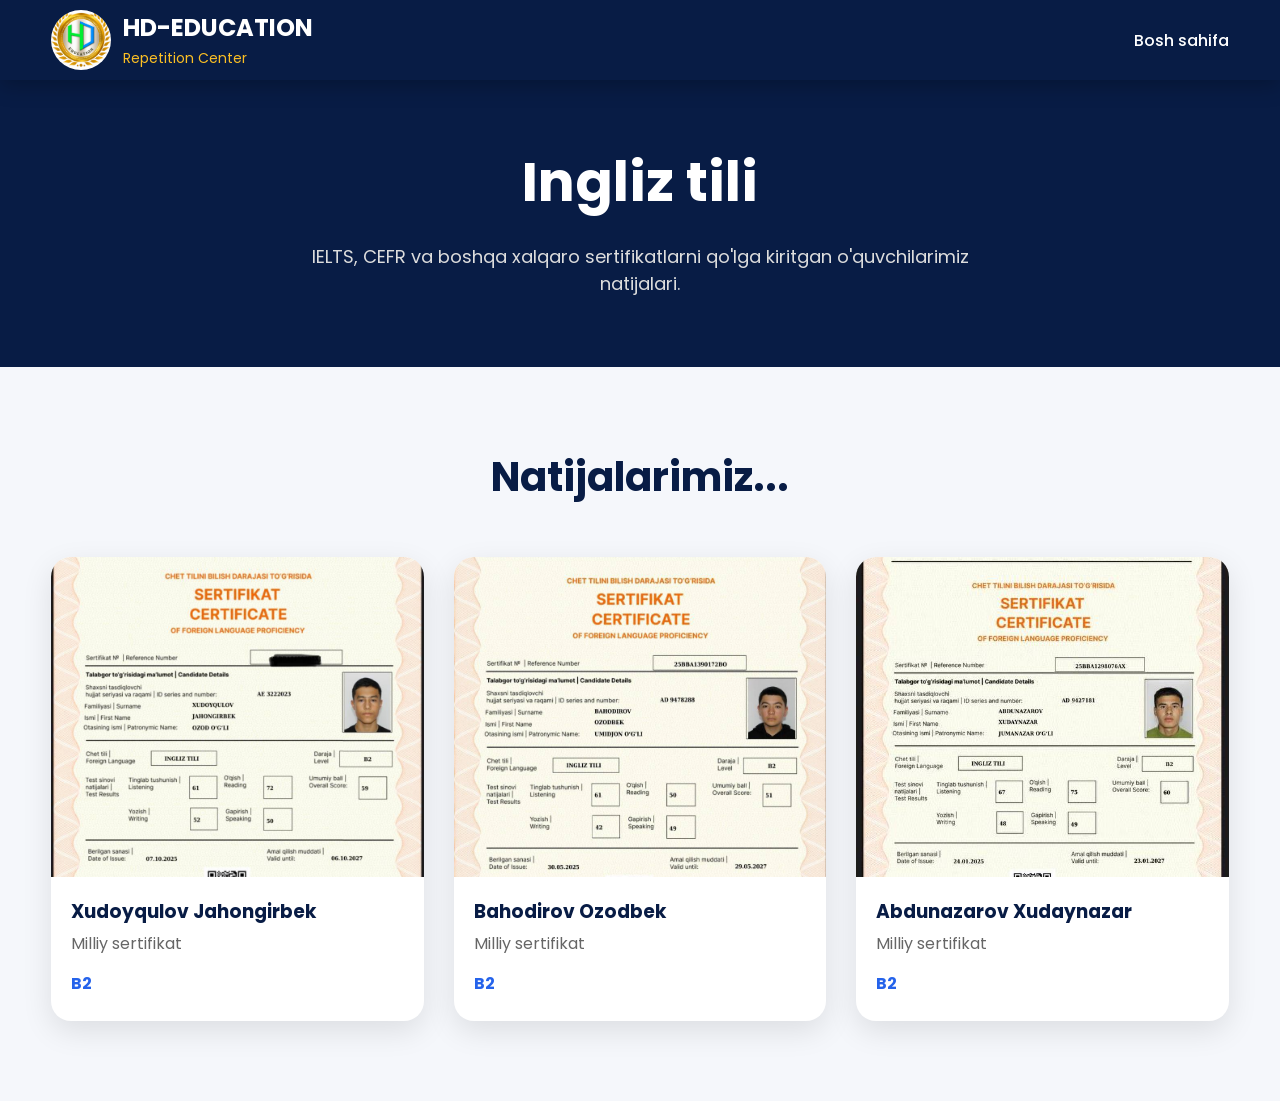
==== english.html @ 818dba3b "HD-EDUCATION" ====
<!DOCTYPE html>
<html lang="uz">

<head>

    <meta charset="UTF-8">

    <meta name="viewport" content="width=device-width, initial-scale=1.0">

    <title>Ingliz tili | HD-EDUCATION</title>

    <link rel="stylesheet" href="css/style.css">

    <link rel="preconnect" href="https://fonts.googleapis.com">

    <link rel="preconnect" href="https://fonts.gstatic.com" crossorigin>

    <link href="https://fonts.googleapis.com/css2?family=Poppins:wght@300;400;500;600;700;800&display=swap" rel="stylesheet">

    <link rel="stylesheet"
        href="https://cdnjs.cloudflare.com/ajax/libs/font-awesome/6.7.2/css/all.min.css">

</head>

<body>

<header>

    <div class="container header">

        <div class="logo">

            <img src="images/logo.png" alt="HD-EDUCATION Logo">

            <div class="logo-text">

                <h2>HD-EDUCATION</h2>

                <span>Repetition Center</span>

            </div>

        </div>

        <nav>

            <ul>

                <li><a href="index.html">Bosh sahifa</a></li>

            </ul>

        </nav>

    </div>

</header>

<!-- HERO -->

<section class="subject-hero">

    <div class="container">

        <h1>Ingliz tili</h1>

        <p>
            IELTS, CEFR va boshqa xalqaro sertifikatlarni qo'lga kiritgan
            o'quvchilarimiz natijalari.
        </p>

    </div>

</section>

<!-- STUDENTS -->

<section class="students">

    <div class="container">

        <h2 class="gallery-title">Natijalarimiz...</h2>

        <div class="student-grid">

            <!-- 1-o'quvchi -->

            <div class="student-card">

                <img src="images/english1.jpg" alt="English Student">

                <h3>Xudoyqulov Jahongirbek</h3>

                <p>Milliy sertifikat</p>

                <span>B2</span>

            </div>

            <!-- 2-o'quvchi -->

            <div class="student-card">

                <img src="images/english2.jpg" alt="English Student">

                <h3>Bahodirov Ozodbek</h3>

                <p>Milliy sertifikat</p>

                <span>B2</span>

            </div>

            <!-- 3-o'quvchi -->

            <div class="student-card">

                <img src="images/english3.jpg" alt="English Student">

                <h3>Abdunazarov Xudaynazar</h3>

                <p>Milliy sertifikat</p>

                <span>B2</span>

            </div>

        </div>

    </div>

</section>

<script src="js/script.js"></script>

</body>

</html>
---- css/style.css ----
/*=========================
RESET
=========================*/

*{
    margin:0;
    padding:0;
    box-sizing:border-box;
}

html{
    scroll-behavior:smooth;
}

body{

    font-family:'Poppins',sans-serif;

    background:#081C45;

    color:white;

    overflow-x:hidden;

}

img{

    max-width:100%;

    display:block;

}

a{

    text-decoration:none;

}

ul{

    list-style:none;

}

.container{

    width:92%;

    max-width:1300px;

    margin:auto;

}
/*==========================
HEADER
==========================*/

header{

    position:fixed;
    top:0;
    left:0;
    width:100%;
    background:#081C45;
    z-index:1000;
    box-shadow:0 5px 20px rgba(0,0,0,.25);

}

.header{

    height:80px;

    display:flex;

    justify-content:space-between;

    align-items:center;

}

.logo{

    display:flex;

    align-items:center;

    gap:12px;

}

.logo img{

    width:60px;

    height:60px;

    border-radius:50%;

}

.logo-text h2{

    color:#fff;

    font-size:24px;

    font-weight:700;

}

.logo-text span{

    color:#FBBF24;

    font-size:14px;

}

nav ul{

    display:flex;

    gap:35px;

}

nav ul li a{

    color:white;

    font-weight:500;

    transition:.3s;

}

nav ul li a:hover{

    color:#FBBF24;

}

.menu-btn{

    display:none;

    color:white;

    font-size:28px;

    cursor:pointer;

}

/*====================
RESPONSIVE
====================*/

@media(max-width:768px){

nav{

position:absolute;

top:80px;

left:-100%;

width:100%;

background:#081C45;

transition:.4s;

}

nav.active{

left:0;

}

nav ul{

flex-direction:column;

padding:20px;

gap:20px;

}

.menu-btn{

display:block;

}

}
/*==========================
HERO
==========================*/

.hero{

    min-height:100vh;

    padding-top:90px;

    display:flex;

    align-items:center;

    justify-content:center;

    background:
        linear-gradient(rgba(8,28,69,.75),
        rgba(8,28,69,.75)),
        url("../images/hero-bg.jpg");

    background-size:cover;

    background-position:center;

    background-repeat:no-repeat;
    padding-top:140px;
    padding-bottom:80px;

}

.hero-container{

    display:flex;
    align-items:center;
    justify-content:space-between;
    gap:60px;

}

.hero-left{

    flex:1;

}

.hero-badge{

    display:inline-block;

    background:#0f2c6b;

    color:#FFD54F;

    padding:10px 20px;

    border-radius:30px;

    margin-bottom:20px;

    font-weight:600;

}

.hero-left h1{

    font-size:58px;

    line-height:1.1;

    margin-bottom:25px;

}

.hero-left p{

    font-size:20px;

    color:#d9d9d9;

    margin-bottom:30px;

}

.hero-list{

    display:grid;

    grid-template-columns:repeat(2,1fr);

    gap:15px;

    margin-bottom:35px;

}

.hero-list div{

    font-size:18px;

}

.hero-buttons{

    display:flex;

    gap:20px;

}

.btn1{

    background:#FBBF24;

    color:#081C45;

    padding:15px 35px;

    border-radius:10px;

    font-weight:700;

    transition:.3s;

}

.btn1:hover{

    transform:translateY(-5px);

}

.btn2{

    border:2px solid white;

    color:white;

    padding:15px 35px;

    border-radius:10px;

    transition:.3s;

}

.btn2:hover{

    background:white;

    color:#081C45;

}

.hero-right{

    flex:1;

}

.hero-right img{

    width:100%;
    border-radius:25px;
    box-shadow:0 15px 40px rgba(0,0,0,.4);

}
@media(max-width:768px){
    
    .student-grid{

grid-template-columns:1fr;

}

.subject-hero h1{

font-size:36px;

}
    .why-grid{

    grid-template-columns:1fr;

}
    .course-grid{

    grid-template-columns:1fr;

}
    .about-container{

    flex-direction:column;

}

.about-content{

    text-align:center;

}

.about-content h2{

    font-size:32px;

}

.about-box{

    flex-direction:column;

}

.hero{

    min-height:100vh;

    padding-top:90px;

    display:flex;

    align-items:center;

    justify-content:center;

    background:
        linear-gradient(rgba(8,28,69,.75),
        rgba(8,28,69,.75)),
        url("../images/hero-bg.jpg");

    background-size:cover;

    background-position:center;

    background-repeat:no-repeat;

padding-top:110px;

}

.hero-container{

flex-direction:column-reverse;

text-align:center;

}

.hero-left h1{

font-size:38px;

}

.hero-left p{

font-size:17px;

}

.hero-list{

grid-template-columns:1fr;

}

.hero-buttons{

flex-direction:column;

}

.btn1,
.btn2{

width:100%;

}

}
/*==========================
ABOUT
==========================*/

.about{

    padding:90px 0;

    background:white;

}

.about-container{

    display:flex;

    align-items:center;

    gap:60px;

}

.about-image{

    flex:1;

}

.about-image img{

    width:100%;

    border-radius:20px;

    box-shadow:0 15px 40px rgba(0,0,0,.15);

}

.about-content{

    flex:1;

}

.section-title{

    color:#2563EB;

    font-weight:700;

    letter-spacing:2px;

}

.about-content h2{

    color:#081C45;

    font-size:45px;

    margin:15px 0;

}

.about-content p{

    color:#555;

    line-height:1.9;

    margin-bottom:20px;

}

.about-box{

    display:flex;

    gap:20px;

    margin-top:35px;

}

.box{

    flex:1;

    background:#081C45;

    color:white;

    text-align:center;

    padding:25px;

    border-radius:15px;

}

.box h3{

    font-size:34px;

    color:#FBBF24;

}

.box span{

    font-size:15px;

}
/*==========================
COURSES
==========================*/

.courses{

    padding:100px 0;

    background:#F5F7FB;

}

.section-heading{

    text-align:center;

    margin-bottom:60px;

}

.section-heading span{

    color:#2563EB;

    font-weight:700;

    letter-spacing:2px;

}

.section-heading h2{

    color:#081C45;

    font-size:42px;

    margin:15px 0;

}

.section-heading p{

    color:#666;

}

.course-grid{

    display:grid;

    grid-template-columns:repeat(3,1fr);

    gap:30px;

}

.course-card{

    text-decoration:none;

    color:inherit;
    
    background:white;

    border-radius:20px;

    padding:40px 30px;

    text-align:center;

    transition:.4s;

    box-shadow:0 10px 30px rgba(0,0,0,.08);
}

.course-card:hover{

    transform:translateY(-10px);

}

.course-icon{

    width:80px;

    height:80px;

    margin:auto;

    background:#081C45;

    border-radius:50%;

    display:flex;

    justify-content:center;

    align-items:center;

    font-size:34px;

    color:#FBBF24;

    margin-bottom:25px;

}

.course-card h3{

    color:#081C45;

    margin-bottom:15px;

    font-size:24px;

}

.course-card p{

    color:#666;

    line-height:1.8;

}
/*==========================
WHY US
==========================*/

.why-us{

    padding:100px 0;

    background:#081C45;

}

.why-grid{

    display:grid;

    grid-template-columns:repeat(3,1fr);

    gap:30px;

}

.why-card{

    background:#102C68;

    border-radius:20px;

    padding:35px;

    text-align:center;

    transition:.4s;

    border:1px solid rgba(255,255,255,.08);

}

.why-card:hover{

    transform:translateY(-10px);

    background:#16387F;

}

.why-card i{

    font-size:55px;

    color:#FBBF24;

    margin-bottom:25px;

}

.why-card h3{

    color:white;

    margin-bottom:15px;

}

.why-card p{

    color:#d7d7d7;

    line-height:1.8;

}
/*=========================
MATEMATIKA PAGE
=========================*/

.subject-hero{

padding-top:140px;
padding-bottom:70px;
background:#081C45;
text-align:center;
color:white;

}

.subject-hero h1{

font-size:55px;
margin-bottom:20px;

}

.subject-hero p{

max-width:700px;
margin:auto;
font-size:18px;
color:#ddd;

}

.students{

padding:80px 0;

background:#F5F7FB;

}

.gallery-title{

text-align:center;

font-size:40px;

color:#081C45;

margin-bottom:50px;

}

.student-grid{

display:grid;

grid-template-columns:repeat(3,1fr);

gap:30px;

}

.student-card{

background:white;

border-radius:20px;

overflow:hidden;

box-shadow:0 10px 30px rgba(0,0,0,.1);

transition:.4s;

}

.student-card:hover{

transform:translateY(-10px);

}

.student-card img{

width:100%;

height:320px;

object-fit:cover;

}

.student-card h3{

padding:20px 20px 5px;

color:#081C45;

}

.student-card p{

padding:0 20px;

color:#666;

}

.student-card span{

display:block;

padding:15px 20px 25px;

font-weight:bold;

color:#2563EB;

}
/* MODAL */

.modal{

display:none;

position:fixed;

left:0;

top:0;

width:100%;

height:100%;

background:rgba(0,0,0,.7);

z-index:9999;

}

.modal-content{

background:#fff;

width:90%;

max-width:420px;

padding:30px;

border-radius:15px;

position:absolute;

left:50%;

top:50%;

transform:translate(-50%,-50%);

text-align:center;

}

.modal-content h2{

color:#081C45;

margin-bottom:20px;

}

.modal-content a{

text-decoration:none;

font-size:20px;

font-weight:600;

color:#0b63ff;

}

.close{

position:absolute;

top:15px;

right:20px;

font-size:30px;

cursor:pointer;

}
/*======================
CONTACT MODAL
=======================*/

.modal{

display:none;

position:fixed;

left:0;

top:0;

width:100%;

height:100%;

background:rgba(0,0,0,.65);

z-index:9999;

}

.modal-box{

position:absolute;

left:50%;

top:50%;

transform:translate(-50%,-50%);

background:#fff;

width:90%;

max-width:430px;

padding:35px;

border-radius:20px;

text-align:center;

box-shadow:0 15px 40px rgba(0,0,0,.25);

animation:popup .3s;

}

@keyframes popup{

from{

opacity:0;

transform:translate(-50%,-45%) scale(.8);

}

to{

opacity:1;

transform:translate(-50%,-50%) scale(1);

}

}

.modal-logo{

width:90px;

margin-bottom:15px;

}

.modal-box h2{

color:#081C45;

margin-bottom:10px;

}

.modal-text{

color:#666;

margin-bottom:25px;

}

.contact-item{

    margin:18px 0;

    font-size:18px;

    color:#222;

    line-height:1.7;


}

.contact-item a{

color:#2563eb;

font-weight:600;

text-decoration:none;

}

.modal-buttons{

display:flex;

gap:15px;

margin-top:25px;

justify-content:center;

flex-wrap:wrap;

}

.call-btn{

background:#081C45;

color:white;

padding:14px 20px;

border-radius:10px;

text-decoration:none;

font-weight:600;

transition:.3s;

}

.call-btn:hover{

background:#0b2d6d;

}

.telegram-btn{

background:#1da1f2;

color:white;

padding:14px 20px;

border-radius:10px;

text-decoration:none;

font-weight:600;

transition:.3s;

}

.telegram-btn:hover{

background:#0d8ddb;

}

.close{

position:absolute;

right:18px;

top:10px;

font-size:32px;

cursor:pointer;

color:#555;

}

@media(max-width:768px){

.modal-box{

width:95%;

padding:25px;

}

.modal-buttons{

flex-direction:column;

}

.call-btn,
.telegram-btn{

width:100%;

}

}
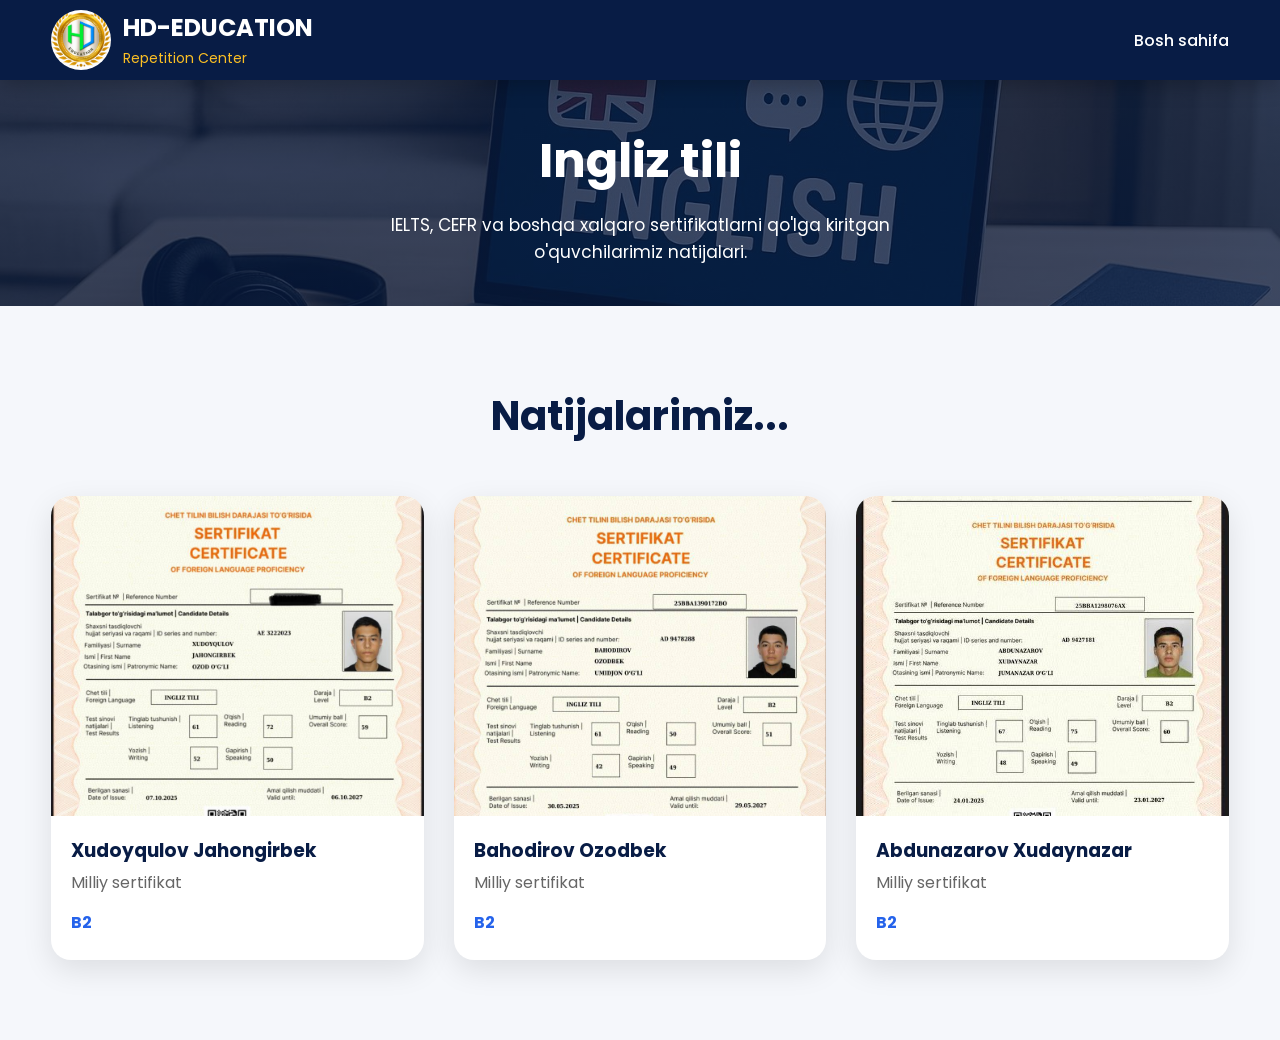
==== commit c4223739: "HD-EDUCATION" ====
--- a/english.html
+++ b/english.html
@@ -58,7 +58,7 @@
 
 <!-- HERO -->
 
-<section class="subject-hero">
+<section class="subject-hero english-hero">
 
     <div class="container">
 
--- a/css/style.css
+++ b/css/style.css
@@ -80,6 +80,37 @@
     align-items:center;
 
 }
+header{
+
+    position:fixed;
+    top:0;
+    left:0;
+    width:100%;
+    background:#081C45;
+    z-index:1000;
+    box-shadow:0 5px 20px rgba(0,0,0,.25);
+
+}
+
+.header{
+
+    height:80px;
+
+    display:flex;
+
+    justify-content:space-between;
+
+    align-items:center;
+
+}
+
+/* Desktopda hamburger yashirinadi */
+
+.menu-btn{
+
+    display:none;
+
+}
 
 .logo{
 
@@ -92,13 +123,10 @@
 }
 
 .logo img{
-
     width:60px;
-
     height:60px;
-
     border-radius:50%;
-
+    object-fit:cover;
 }
 
 .logo-text h2{
@@ -136,6 +164,21 @@
     transition:.3s;
 
 }
+nav ul li i{
+
+    width:22px;
+
+    font-size:20px;
+
+    color:#FBBF24;
+
+}
+
+nav ul li span{
+
+    font-weight:600;
+
+}
 
 nav ul li a:hover{
 
@@ -152,52 +195,6 @@
     font-size:28px;
 
     cursor:pointer;
-
-}
-
-/*====================
-RESPONSIVE
-====================*/
-
-@media(max-width:768px){
-
-nav{
-
-position:absolute;
-
-top:80px;
-
-left:-100%;
-
-width:100%;
-
-background:#081C45;
-
-transition:.4s;
-
-}
-
-nav.active{
-
-left:0;
-
-}
-
-nav ul{
-
-flex-direction:column;
-
-padding:20px;
-
-gap:20px;
-
-}
-
-.menu-btn{
-
-display:block;
-
-}
 
 }
 /*==========================
@@ -250,17 +247,19 @@
 
     display:inline-block;
 
-    background:#0f2c6b;
-
-    color:#FFD54F;
-
-    padding:10px 20px;
-
-    border-radius:30px;
+    background:transparent;
+
+    color:#FBBF24;
+
+    padding:0;
+
+    border-radius:0;
 
     margin-bottom:20px;
 
-    font-weight:600;
+    font-weight:700;
+
+    letter-spacing:1px;
 
 }
 
@@ -367,120 +366,7 @@
     box-shadow:0 15px 40px rgba(0,0,0,.4);
 
 }
-@media(max-width:768px){
-    
-    .student-grid{
-
-grid-template-columns:1fr;
-
-}
-
-.subject-hero h1{
-
-font-size:36px;
-
-}
-    .why-grid{
-
-    grid-template-columns:1fr;
-
-}
-    .course-grid{
-
-    grid-template-columns:1fr;
-
-}
-    .about-container{
-
-    flex-direction:column;
-
-}
-
-.about-content{
-
-    text-align:center;
-
-}
-
-.about-content h2{
-
-    font-size:32px;
-
-}
-
-.about-box{
-
-    flex-direction:column;
-
-}
-
-.hero{
-
-    min-height:100vh;
-
-    padding-top:90px;
-
-    display:flex;
-
-    align-items:center;
-
-    justify-content:center;
-
-    background:
-        linear-gradient(rgba(8,28,69,.75),
-        rgba(8,28,69,.75)),
-        url("../images/hero-bg.jpg");
-
-    background-size:cover;
-
-    background-position:center;
-
-    background-repeat:no-repeat;
-
-padding-top:110px;
-
-}
-
-.hero-container{
-
-flex-direction:column-reverse;
-
-text-align:center;
-
-}
-
-.hero-left h1{
-
-font-size:38px;
-
-}
-
-.hero-left p{
-
-font-size:17px;
-
-}
-
-.hero-list{
-
-grid-template-columns:1fr;
-
-}
-
-.hero-buttons{
-
-flex-direction:column;
-
-}
-
-.btn1,
-.btn2{
-
-width:100%;
-
-}
-
-}
+
 /*==========================
 ABOUT
 ==========================*/
@@ -559,7 +445,7 @@
 
     display:flex;
 
-    gap:20px;
+    gap:25px;
 
     margin-top:35px;
 
@@ -575,7 +461,7 @@
 
     text-align:center;
 
-    padding:25px;
+    padding:20px;
 
     border-radius:15px;
 
@@ -598,12 +484,9 @@
 COURSES
 ==========================*/
 
-.courses{
-
-    padding:100px 0;
-
+.course{
+    padding:140px 0 100px;
     background:#F5F7FB;
-
 }
 
 .section-heading{
@@ -683,7 +566,7 @@
 
     margin:auto;
 
-    background:#081C45;
+    background: rgba(8,28,69,0.5);
 
     border-radius:50%;
 
@@ -695,7 +578,7 @@
 
     font-size:34px;
 
-    color:#FBBF24;
+    color:#081C45;
 
     margin-bottom:25px;
 
@@ -713,10 +596,36 @@
 
 .course-card p{
 
-    color:#666;
+    color: #fff;;
 
     line-height:1.8;
 
+}
+.math-card{
+    background:
+        linear-gradient(rgba(8,28,69,.65), rgba(8,28,69,.65)),
+        url("../images/math1.jpg");
+    background-size:cover;
+    background-position:center;
+    background-repeat:no-repeat;
+}
+
+.physics-card{
+    background:
+        linear-gradient(rgba(8,28,69,.65), rgba(8,28,69,.65)),
+        url("../images/physics2.jpg");
+    background-size:cover;
+    background-position:center;
+    background-repeat:no-repeat;
+}
+
+.english-card{
+    background:
+        linear-gradient(rgba(8,28,69,.65), rgba(8,28,69,.65)),
+        url("../images/english1.jpg");
+    background-size:cover;
+    background-position:center;
+    background-repeat:no-repeat;
 }
 /*==========================
 WHY US
@@ -795,27 +704,28 @@
 
 .subject-hero{
 
-padding-top:140px;
-padding-bottom:70px;
-background:#081C45;
-text-align:center;
-color:white;
+    padding-top:110px;
+    padding-bottom:40px;
+
+    background:#081C45;
+    text-align:center;
+    color:white;
 
 }
 
 .subject-hero h1{
 
-font-size:55px;
-margin-bottom:20px;
+    font-size:48px;
+    margin:15px 0;
 
 }
 
 .subject-hero p{
 
-max-width:700px;
-margin:auto;
-font-size:18px;
-color:#ddd;
+    max-width:600px;
+    margin:auto;
+    font-size:17px;
+    line-height:1.6;
 
 }
 
@@ -1181,28 +1091,504 @@
 color:#555;
 
 }
-
-@media(max-width:768px){
+/*=================================
+        MOBILE RESPONSIVE
+=================================*/
+
+@media (max-width:768px){
+
+*{
+    box-sizing:border-box;
+}
+
+html,body{
+    overflow-x:hidden;
+}
+
+.container{
+    width:92%;
+    margin:auto;
+}
+
+/* HEADER */
+
+header{
+    height:75px;
+}
+
+.header{
+    height:75px;
+}
+
+.logo img{
+    width:50px;
+    height:50px;
+    border-radius:50%;
+    object-fit:cover;
+}
+
+.logo-text h2{
+    font-size:18px;
+}
+
+.logo-text span{
+    font-size:11px;
+}
+
+/* MENU */
+
+.menu-btn{
+    display:block;
+    font-size:28px;
+    color:#fff;
+    cursor:pointer;
+}
+
+nav{
+    position:fixed;
+    top:75px;              /* Header ostidan boshlanadi */
+    right:-100%;
+    width:280px;
+    height:calc(100vh - 75px);
+
+    background:linear-gradient(180deg,#081C45,#0E2D73);
+
+    transition:.4s;
+    z-index:999;
+
+    border-radius:20px 0 0 20px;
+
+    box-shadow:-10px 0 30px rgba(0,0,0,.35);
+
+    padding-top:20px;      /* Faqat ozgina joy */
+}
+
+nav.active{
+    right:0;
+}
+
+nav ul{
+    display:flex;
+    flex-direction:column;
+    gap:12px;
+    padding:10px 20px;
+}
+
+nav ul li{
+    width:100%;
+}
+
+nav ul li a{
+
+    display:flex;
+    align-items:center;
+    gap:15px;
+
+    padding:16px 18px;
+
+    color:#fff;
+
+    font-size:17px;
+
+    border-radius:14px;
+
+    transition:.3s;
+
+}
+
+nav ul li a:hover{
+
+    background:rgba(255,255,255,.08);
+
+    color:#FBBF24;
+
+    transform:translateX(8px);
+
+}
+
+/* HERO */
+
+.hero{
+    padding-top:110px;
+}
+
+.hero-container{
+    display:flex;
+    flex-direction:column;
+    text-align:center;
+    gap:40px;
+}
+
+.hero-left,
+.hero-right{
+    width:100%;
+}
+
+.hero-right img{
+    width:100%;
+    max-width:320px;
+    margin:auto;
+    display:block;
+}
+
+.hero h1{
+    font-size:34px;
+}
+
+.hero p{
+    font-size:17px;
+}
+
+.hero-list{
+    display:flex;
+    flex-direction:column;
+    gap:12px;
+}
+
+.hero-buttons{
+    display:flex;
+    flex-direction:column;
+    gap:15px;
+    align-items:center;
+}
+
+.btn1,
+.btn2{
+    width:230px;
+}
+
+/* ABOUT */
+
+.about{
+    padding:70px 0;
+}
+
+.about-container{
+    flex-direction:column;
+}
+
+.about-content{
+    text-align:center;
+}
+
+.about-content h2{
+    font-size:34px;
+}
+
+.about-box{
+
+    display:grid;
+    grid-template-columns:1fr;
+    gap:15px;
+
+}
+
+.box{
+
+    padding:15px;
+    border-radius:15px;
+    min-height:90px;
+
+    display:flex;
+    flex-direction:column;
+    justify-content:center;
+    align-items:center;
+
+}
+
+.box h3{
+
+    font-size:28px;
+    margin-bottom:5px;
+
+}
+
+.box span{
+
+    font-size:10px;
+
+}
+/* COURSES */
+
+.course{
+    padding:70px 0;
+}
+
+.course-grid{
+    display:grid;
+    grid-template-columns:1fr;
+    gap:25px;
+}
+
+.course-card{
+
+    width:100%;
+    position:relative;
+    overflow:hidden;
+
+    min-height:320px;
+
+    border-radius:20px;
+
+    color:#fff;
+
+    display:flex;
+    flex-direction:column;
+    justify-content:center;
+    align-items:center;
+    text-align:center;
+
+    background-size:cover;
+    background-position:center;
+
+}
+
+/* WHY US */
+
+.why-us{
+    padding:70px 0;
+}
+
+.why-grid{
+    display:grid;
+    grid-template-columns:1fr;
+    gap:20px;
+}
+
+/* MODAL */
 
 .modal-box{
 
-width:95%;
-
-padding:25px;
+    width:82%;
+    max-width:280px;
+
+    padding:15px 18px;
+
+    border-radius:15px;
+
+}
+
+.modal-logo{
+
+    width:60px;
+
+    margin:0 auto 10px;
+
+}
+
+.modal-box h2{
+
+    font-size:24px;
+
+    margin-bottom:8px;
+
+}
+
+.modal-text{
+
+    font-size:14px;
+
+    margin-bottom:15px;
+
+    line-height:1.5;
+
+}
+
+.contact-item{
+
+    margin:10px 0;
+
+    font-size:15px;
+
+    line-height:1.5;
 
 }
 
 .modal-buttons{
 
-flex-direction:column;
+    display:flex;
+
+    flex-direction:column;
+
+    gap:10px;
 
 }
 
 .call-btn,
 .telegram-btn{
 
-width:100%;
-
-}
-
+    width:100%;
+
+    padding:10px 15px;
+
+    font-size:14px;
+
+}
+
+.close{
+    position:absolute;
+    top:15px;
+    right:18px;
+
+    width:40px;
+    height:40px;
+
+    display:flex;
+    justify-content:center;
+    align-items:center;
+
+    font-size:34px;
+    font-weight:700;
+    color:#555;
+
+    cursor:pointer;
+    border-radius:50%;
+
+    transition:.3s;
+}
+
+.close:hover{
+    background:#f2f2f2;
+    color:#081C45;
+}
+/* ===========================
+        MENU OVERLAY
+=========================== */
+
+.overlay{
+
+    position:fixed;
+    top:0;
+    left:0;
+
+    width:100%;
+    height:100%;
+
+    background:rgba(0,0,0,.45);
+
+    display:none;
+
+    z-index:998;
+
+}
+
+.overlay.active{
+
+    display:block;
+
+}
+.math-card{
+    background:
+    linear-gradient(rgba(8,28,69,.65), rgba(8,28,69,.65)),
+    url("../images/math1.jpg") center/cover no-repeat;
+}
+
+.physics-card{
+    background:
+    linear-gradient(rgba(8,28,69,.65), rgba(8,28,69,.65)),
+    url("../images/physics2.jpg") center/cover no-repeat;
+}
+
+.english-card{
+    background:
+    linear-gradient(rgba(8,28,69,.65), rgba(8,28,69,.65)),
+    url("../images/english1.jpg") center/cover no-repeat;
+}
+}
+/* ==========================
+   STUDENTS MOBILE
+========================== */
+
+@media (max-width:768px){
+
+    .student-grid{
+
+        display:grid;
+        grid-template-columns:1fr;
+        gap:20px;
+
+    }
+
+    .student-card{
+
+        width:100%;
+        max-width:330px;
+        margin:auto;
+
+    }
+
+    .student-card img{
+
+        width:100%;
+        height:260px;
+        object-fit:cover;
+        border-radius:15px;
+
+    }
+
+    .student-card h3{
+
+        font-size:20px;
+
+    }
+
+    .student-card p{
+
+        font-size:15px;
+
+    }
+
+    .student-card span{
+
+        font-size:16px;
+
+    }
+
+}
+footer{
+    background:#06142f;
+    color:#bfc9d9;
+    text-align:center;
+    padding:25px 15px;
+}
+
+.creator{
+    font-size:13px;
+    color:#8fa5c5;
+    letter-spacing:.5px;
+}
+
+.creator strong{
+    color:#FBBF24;
+    font-weight:600;
+}
+/* ==========================
+   SUBJECT HERO BACKGROUNDS
+========================== */
+
+.math-hero{
+    background:
+        linear-gradient(rgba(8,28,69,.75), rgba(8,28,69,.75)),
+        url("../images/math-hero.jpg");
+    background-size:cover;
+    background-position:center;
+    background-repeat:no-repeat;
+}
+
+.physics-hero{
+    background:
+        linear-gradient(rgba(8,28,69,.75), rgba(8,28,69,.75)),
+        url("../images/physics-hero.jpg");
+    background-size:cover;
+    background-position:center;
+    background-repeat:no-repeat;
+}
+
+.english-hero{
+    background:
+        linear-gradient(rgba(8,28,69,.75), rgba(8,28,69,.75)),
+        url("../images/english-hero.jpg");
+    background-size:cover;
+    background-position:center;
+    background-repeat:no-repeat;
 }
